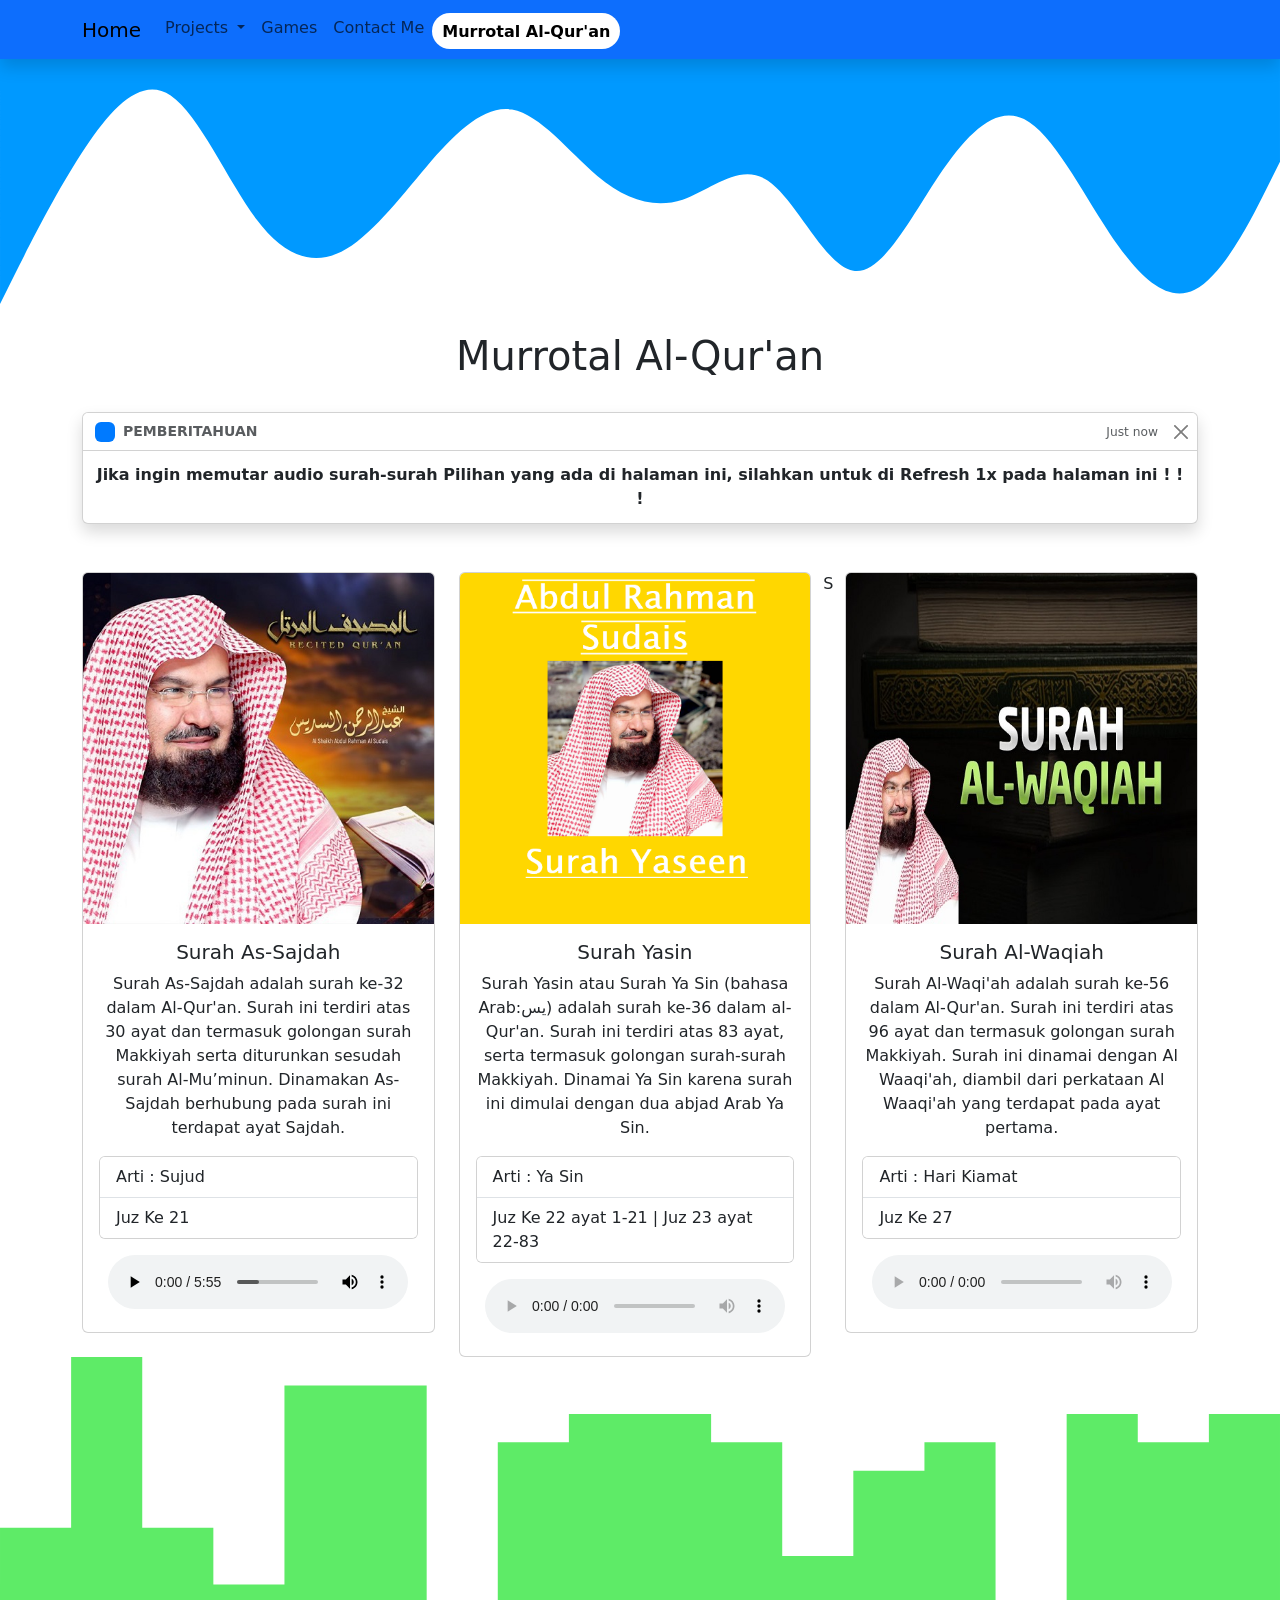
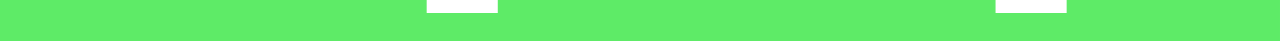
==== alquran.html @ 1784c5d5 "Update alquran.html" ====
<!DOCTYPE html>
<html>
<head>
	<title>Murrotal Al-Qur'an</title>
	<meta charset="utf-8">
    <meta name="viewport" content="width=device-width, initial-scale=1, shrink-to-fit=no">
     <!-- Bootstrap CSS -->
    <link href="https://cdn.jsdelivr.net/npm/bootstrap@5.2.0-beta1/dist/css/bootstrap.min.css" rel="stylesheet" integrity="sha384-0evHe/X+R7YkIZDRvuzKMRqM+OrBnVFBL6DOitfPri4tjfHxaWutUpFmBp4vmVor" crossorigin="anonymous">

    <link rel="stylesheet" type="text/css" href="styleB.css">



</head>
<body class="mt-5"> 

<nav class="navbar fixed-top navbar-expand-lg navbar-light bg-primary shadow">
  <div class="container">
    <a id="indexX4" class="navbar-brand" href="index.html">Home</a>
    <button class="navbar-toggler" type="button" data-bs-toggle="collapse" data-bs-target="#navbarNav" aria-controls="navbarNav" aria-expanded="false" aria-label="Toggle navigation">
      <span class="navbar-toggler-icon"></span>
    </button>
    <div class="collapse navbar-collapse" id="navbarNav">
      <ul class="navbar-nav">
         <li class="nav-item dropdown">
        <a id="projectsX4" class="nav-link dropdown-toggle" href="#" id="navbarDropdown" role="button" data-bs-toggle="dropdown" aria-expanded="false">
            Projects
        </a>
        <ul class="dropdown-menu" aria-labelledby="navbarDropdown">
          <li><a class="dropdown-item" href="itpage.html">Information Technology</a></li>
          <li><a class="dropdown-item" href="#">Sains</a></li>
          <li><hr class="dropdown-divider"></li>
          <li><a class="dropdown-item" href="#">Medical</a></li>
          </ul>
        </li>
        <li class="nav-item">
          <a id="gamesX4" class="nav-link" aria-current="page" href="games.html">Games</a>
        </li>
         <li class="nav-item">
          <a id="contactX4" class="nav-link" href="contact.html">Contact Me</a>
        </li>
        <li class="nav-item">
          <a id="alquran" class="nav-link" href="alquran.html">Murrotal Al-Qur'an</a>
        </li>
      </ul>
    </div>
  </div>
</nav>

  <!-- Surah Ad-Dhuha AutoPlayLoop On Click Body Html-->


<!-- Efek Gelombang -->
<svg xmlns="http://www.w3.org/2000/svg" viewBox="0 0 1440 320"><path fill="#0099ff" fill-opacity="1" d="M0,288L16,256C32,224,64,160,96,112C128,64,160,32,192,53.3C224,75,256,149,288,192C320,235,352,245,384,229.3C416,213,448,171,480,133.3C512,96,544,64,576,69.3C608,75,640,117,672,144C704,171,736,181,768,170.7C800,160,832,128,864,149.3C896,171,928,245,960,250.7C992,256,1024,192,1056,144C1088,96,1120,64,1152,80C1184,96,1216,160,1248,208C1280,256,1312,288,1344,272C1376,256,1408,192,1424,160L1440,128L1440,0L1424,0C1408,0,1376,0,1344,0C1312,0,1280,0,1248,0C1216,0,1184,0,1152,0C1120,0,1088,0,1056,0C1024,0,992,0,960,0C928,0,896,0,864,0C832,0,800,0,768,0C736,0,704,0,672,0C640,0,608,0,576,0C544,0,512,0,480,0C448,0,416,0,384,0C352,0,320,0,288,0C256,0,224,0,192,0C160,0,128,0,96,0C64,0,32,0,16,0L0,0Z"></path></svg>



<section id="bgma">
	<div class="container">
	<div class="row">
	<div class="col text-center mb-4">
    <h1>Murrotal Al-Qur'an</h1>
  </div>
</div>

		
		
<div class="toast fade show justify-content-center w-100 mb-5" role="alert" aria-live="assertive" aria-atomic="true">
      <div class="toast-header">
        <svg class="bd-placeholder-img rounded me-2" width="20" height="20" xmlns="http://www.w3.org/2000/svg" aria-hidden="true" preserveAspectRatio="xMidYMid slice" focusable="false"><rect width="100%" height="100%" fill="#007aff"></rect></svg>
    
        <strong class="me-auto">PEMBERITAHUAN</strong>
        <small>Just now</small>
        <button type="button" class="btn-close" data-bs-dismiss="toast" aria-label="Close"></button>
      </div>
      <div class="toast-body fw-bold fs-6 text-center ">
        Jika ingin memutar audio surah-surah Pilihan yang ada di halaman ini, silahkan untuk di Refresh 1x pada halaman ini ! ! !
      </div>
    </div>		
		
		

<div class="row">
<div class="col-md text-center">
	<div class="card">
  	<img src="img/surahsajdah.png" class="card-img-top">
  	<div class="card-body">
    <h5 class="card-title">Surah As-Sajdah</h5>
    <p class="card-text">Surah As-Sajdah adalah surah ke-32 dalam Al-Qur'an. Surah ini terdiri atas 30 ayat dan termasuk golongan surah Makkiyah serta diturunkan sesudah surah Al-Mu’minun. Dinamakan As-Sajdah berhubung pada surah ini terdapat ayat Sajdah.</p>
    <div class="card mb-3 mt-0 text-start">
  <ul class="list-group list-group-flush">
    <li class="list-group-item">Arti : Sujud</li>
    <li class="list-group-item">Juz Ke 21</li>
  </ul>
</div>
    <div id="audio-player-container">
    <audio controls>
    	<source src="audio/Surah_As_Sajdah_By_Sheikh_Abdur.mp3" type="audio/mp3">
    </audio>
	</div>
  	</div>
</div>
</div>

<div class="col-md text-center">
  <div class="card">
    <img src="img/surahyasin.png" class="card-img-top">
    <div class="card-body">
    <h5 class="card-title">Surah Yasin</h5>
    <p class="card-text">Surah Yasin atau Surah Ya Sin (bahasa Arab:يس) adalah surah ke-36 dalam al-Qur'an. Surah ini terdiri atas 83 ayat, serta termasuk golongan surah-surah Makkiyah. Dinamai Ya Sin karena surah ini dimulai dengan dua abjad Arab Ya Sin.</p>
    <div class="card mb-3 mt-0 text-start">
  <ul class="list-group list-group-flush">
    <li class="list-group-item">Arti : Ya Sin</li>
    <li class="list-group-item">Juz Ke 22 ayat 1-21 | Juz 23 ayat 22-83</li>
  </ul>
</div>
    <div id="audio-player-container">
    <audio controls>
      <source src="audio/sudais_surah_Yasin_.m4a" type="audio/mp4">
    </audio>
  </div>
    </div>
</div>
</div>S

<div class="col-md text-center">
  <div class="card">
    <img src="img/surahwaqiah.png" class="card-img-top">
    <div class="card-body">
    <h5 class="card-title">Surah Al-Waqiah</h5>
    <p class="card-text">Surah Al-Waqi'ah adalah surah ke-56 dalam Al-Qur'an. Surah ini terdiri atas 96 ayat dan termasuk golongan surah Makkiyah. Surah ini dinamai dengan Al Waaqi'ah, diambil dari perkataan Al Waaqi'ah yang terdapat pada ayat pertama.</p>
    <div class="card mb-3 mt-0 text-start">
  <ul class="list-group list-group-flush">
    <li class="list-group-item">Arti : Hari Kiamat</li>
    <li class="list-group-item">Juz Ke 27</li>
  </ul>
</div>
    <div id="audio-player-container">
    <audio controls>
      <source src="audio/AbdulRahman_Al_Sudais_(Surah_Al-Waqiah)_.m4a" type="audio/mp4">
    </audio>
  </div>
    </div>
</div>
</div>

</div>
</div>
</section>

<svg xmlns="http://www.w3.org/2000/svg" viewBox="0 0 1440 320"><path fill="#5EEB67" fill-opacity="1" d="M0,128L0,192L80,192L80,0L160,0L160,192L240,192L240,256L320,256L320,32L400,32L400,32L480,32L480,288L560,288L560,96L640,96L640,64L720,64L720,64L800,64L800,96L880,96L880,224L960,224L960,128L1040,128L1040,96L1120,96L1120,288L1200,288L1200,64L1280,64L1280,96L1360,96L1360,64L1440,64L1440,320L1360,320L1360,320L1280,320L1280,320L1200,320L1200,320L1120,320L1120,320L1040,320L1040,320L960,320L960,320L880,320L880,320L800,320L800,320L720,320L720,320L640,320L640,320L560,320L560,320L480,320L480,320L400,320L400,320L320,320L320,320L240,320L240,320L160,320L160,320L80,320L80,320L0,320L0,320Z"></path></svg>
 



<!-- Optional JavaScript -->
    <!-- jQuery first, then Popper.js, then Bootstrap JS -->
 <script src="https://cdn.jsdelivr.net/npm/bootstrap@5.2.0-beta1/dist/js/bootstrap.bundle.min.js" integrity="sha384-pprn3073KE6tl6bjs2QrFaJGz5/SUsLqktiwsUTF55Jfv3qYSDhgCecCxMW52nD2" crossorigin="anonymous"></script>


</body>
</html>
---- styleB.css ----
body {
	max-height: 1000px;
}



/*

	Notes !!! 

 Symbol X = None
 Symbol 1 = Index Page
 Symbol 2 = Projects Page
 Symbol 3 = Contact Page
 Symbol 4 = Murrotal Al-Qur'an Page
 And Etc .......1:0

 */



/*Home NavBar Hover*/
#index {
	font-weight: bold;
	background: yellow;
	color: black;
	border-radius: 30px;
    padding: 0px 10px 5px 10px;


}

/*Home Kursor Text Nav Hover*/
#indexX2:hover {
	font-weight: bold;
	background: white;
	border-radius: 30px;
    padding: 0px 10px 5px 10px;

}

#indexX3:hover {
	color: white;
	font-weight: bold;
	background: #0099FF;
	border-radius: 30px;
    padding: 0px 10px 5px 10px;

}

#indexX4:hover {
	font-weight: bold;
	background: white;
	border-radius: 30px;
    padding: 0px 10px 5px 10px;
    margin-top: 5px;
    margin-bottom: 2px;
}






/*Jumbotron*/
.jumbotron {
	background-image: linear-gradient(175deg, #ffab4b 0, #ffb33d 8.33%, #ffba30 16.67%, #ffc123 25%, #ffc819 33.33%, #f0ce13 41.67%, #dfd416 50%, #cdd920 58.33%, #bade2d 66.67%, #a6e23b 75%, #90e64a 83.33%, #77e95a 91.67%, #57ec6b 100%);
	padding-bottom: 2rem;
	margin-bottom: 0rem;

}

/*Text About on Page Home*/

#textabout {
	font-size: 14.5px;
}

#games {
	color: purple;
	font-weight: bold;
	background: yellow;
	border-radius: 30px;
    padding: 7px 10px 5px 10px;
    margin-top: 5px;
    margin-bottom: 2px;
}


/*Games Text Nav*/
#gamesX1:hover {
	color: purple;
	font-weight: bold;
	background: yellow;
	border-radius: 30px;
    padding: 7px 10px 5px 10px;
    margin-top: 5px;
    margin-bottom: 2px;

}

#gamesX2:hover {
	color: purple;
	font-weight: bold;
	background: white;
	border-radius: 30px;
    padding: 7px 10px 5px 10px;
    margin-top: 5px;
    margin-bottom: 2px;

}

#gamesX3:hover {
	color: purple;
	font-weight: bold;
	background: #0099FF;
	border-radius: 30px;
    padding: 7px 10px 5px 10px;
    margin-top: 5px;
    margin-bottom: 2px;

}

#gamesX4:hover {
	font-weight: bold;
	background: white;
	border-radius: 30px;
    padding: 7px 10px 5px 10px;
    margin-top: 5px;
    margin-bottom: 2px;
}

/*Projects Kursor Text Nav Hover*/
#projectsX1:hover {
	font-weight: bold;
	background: yellow;
	border-radius: 30px;
    padding: 7px 10px 5px 10px;
    margin-top: 5px;
    margin-bottom: 2px;


}


#projects {
	font-weight: bold;
	background: #C0C0C0;
	border-radius: 30px;
    padding: 7px 5px 5px 10px;
    margin-top: 5px;
    margin-bottom: 2px;

}

#projectsX3:hover {
	color: white;
	font-weight: bold;
	background: #0099FF;
	border-radius: 30px;
    padding: 7px 10px 5px 10px;
    margin-top: 5px;
    margin-bottom: 2px;
}

#projectsX4:hover {
	font-weight: bold;
	background: white;
	border-radius: 30px;
    padding: 7px 10px 5px 10px;
    margin-top: 5px;
    margin-bottom: 2px;
}


/*Contact Kursor Text Nav Hover*/

#contact:hover {
	font-weight: bold;
	background:#0099FF;
	border-radius: 30px;
    padding: 7px 10px 5px 10px;
    margin-top: 5px;
    margin-bottom: 2px;
}

#contact {
	color: white;
	font-weight: bold;
	background: #0099FF;
	border-radius: 30px;
    padding: 7px 10px 5px 10px;
    margin-top: 5px;
    margin-bottom: 2px;
}



#contactX1:hover {
	font-weight: bold;
	background: yellow;
	border-radius: 30px;
    padding: 7px 10px 5px 10px;
    margin-top: 5px;
    margin-bottom: 2px;

}

#contactX2:hover {
	font-weight: bold;
	background: white;
	border-radius: 30px;
    padding: 7px 10px 5px 10px;
    margin-top: 5px;
    margin-bottom: 2px;
}

#contactX4:hover {
	font-weight: bold;
	background: white;
	border-radius: 30px;
    padding: 7px 10px 5px 10px;
    margin-top: 5px;
    margin-bottom: 2px;
}


#alquran {
	font-weight: bold;
	background: white;
	color: black;
	border-radius: 30px;
    padding: 7px 10px 5px 10px;
    margin-top: 5px;
    margin-bottom: 2px;
}



#alquranX1:hover {
	font-weight: bold;
	background: yellow;
	color: black;
	border-radius: 30px;
    padding: 7px 10px 5px 10px;
    margin-top: 5px;
    margin-bottom: 2px;
}


#alquranX2:hover {
	font-weight: bold;
	background: white;
	border-radius: 30px;
    padding: 7px 10px 5px 10px;
    margin-top: 5px;
    margin-bottom: 2px;
}


#alquranX3:hover{
	color: white;
	font-weight: bold;
	background:#0099FF;
	border-radius: 30px;
    padding: 7px 10px 5px 10px;
    margin-top: 5px;
    margin-bottom: 2px;
}

/*Instagram Link*/
#ig {
	border-color: orange;
}

#ig:hover {
	background-color: #3498DB;
	font-weight: bold;
	cursor: alias;
	border-top-left-radius: 25px;
	border-bottom-right-radius: 25px;
}

/*Gmail Link*/
#gm {
	border-color: red;
}

#gm:hover {
	background-color: #3498DB;
	font-weight: bold;
	cursor: alias;
	border-top-left-radius: 25px;
	border-bottom-right-radius: 25px;
} 

/*Github Link*/
#git{
	border-color: black;
}

#git:hover {
	background-color: #3498DB;
	font-weight: bold;
	cursor: alias;
	border-top-left-radius: 25px;
	border-bottom-right-radius: 25px;


}

/*Tiktok Link*/
#tt{
	border-color: black;
	border-top-right-radius: 25px;
	border-bottom-left-radius: 25px;
	transition: all .6s;

}

#tt:hover {
	border-color: white;
	border-top-right-radius: 0px;
	border-bottom-left-radius: 0px;
	border-top-left-radius: 25px;
	border-bottom-right-radius: 25px;
	background-color: #3498DB;
	font-weight: bold;
	color: black;
	cursor: alias;
	
}
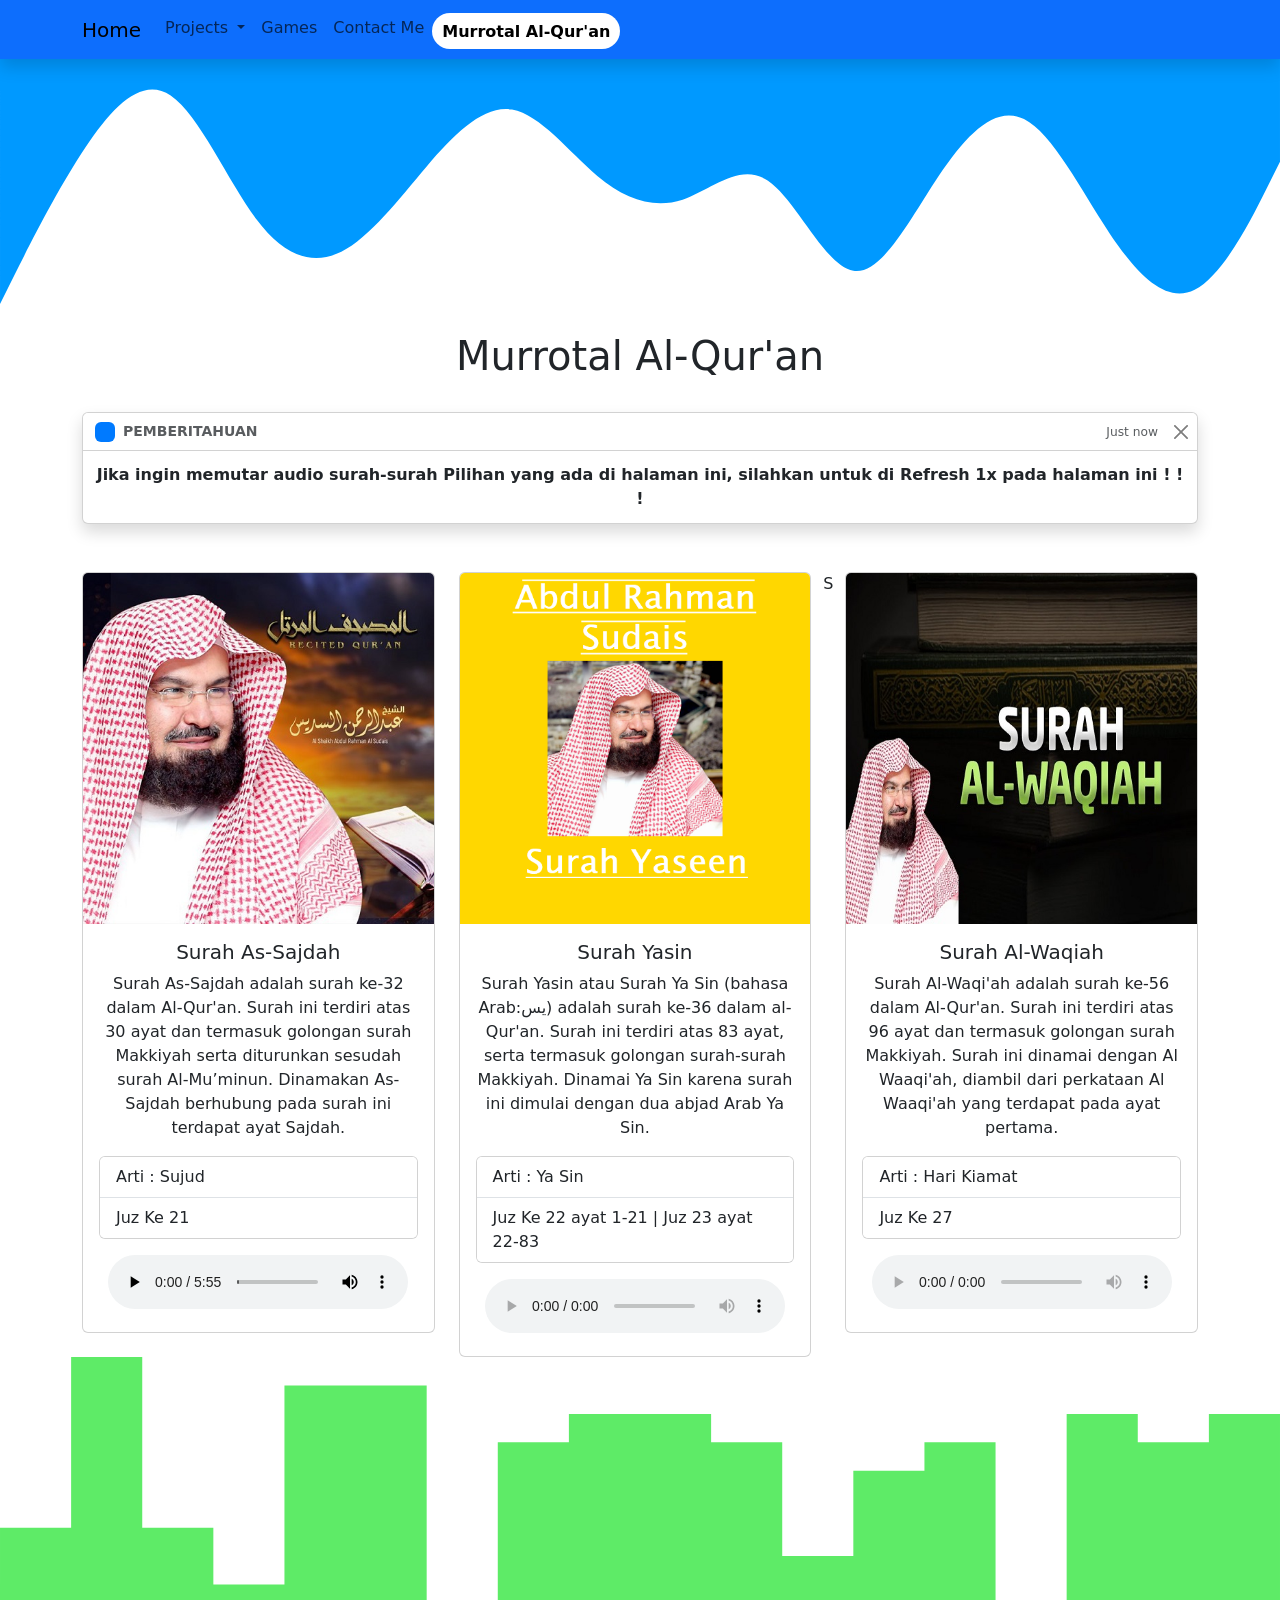
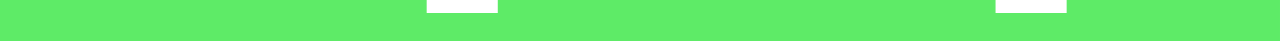
==== commit 3e22ace4: "Update alquran.html" ====
--- a/alquran.html
+++ b/alquran.html
@@ -27,7 +27,7 @@
             Projects
         </a>
         <ul class="dropdown-menu" aria-labelledby="navbarDropdown">
-          <li><a class="dropdown-item" href="itpage.html">Information Technology</a></li>
+          <li><a class="dropdown-item" href="itpage.html">Technology Information</a></li>
           <li><a class="dropdown-item" href="#">Sains</a></li>
           <li><hr class="dropdown-divider"></li>
           <li><a class="dropdown-item" href="#">Medical</a></li>
@@ -48,6 +48,9 @@
 </nav>
 
   <!-- Surah Ad-Dhuha AutoPlayLoop On Click Body Html-->
+ <audio autoplay>
+    <source src="audio/Abdul-basit-abdul-samad-surah-ad.mp3" type="audio/mp3">
+  </audio>
 
 
 <!-- Efek Gelombang -->
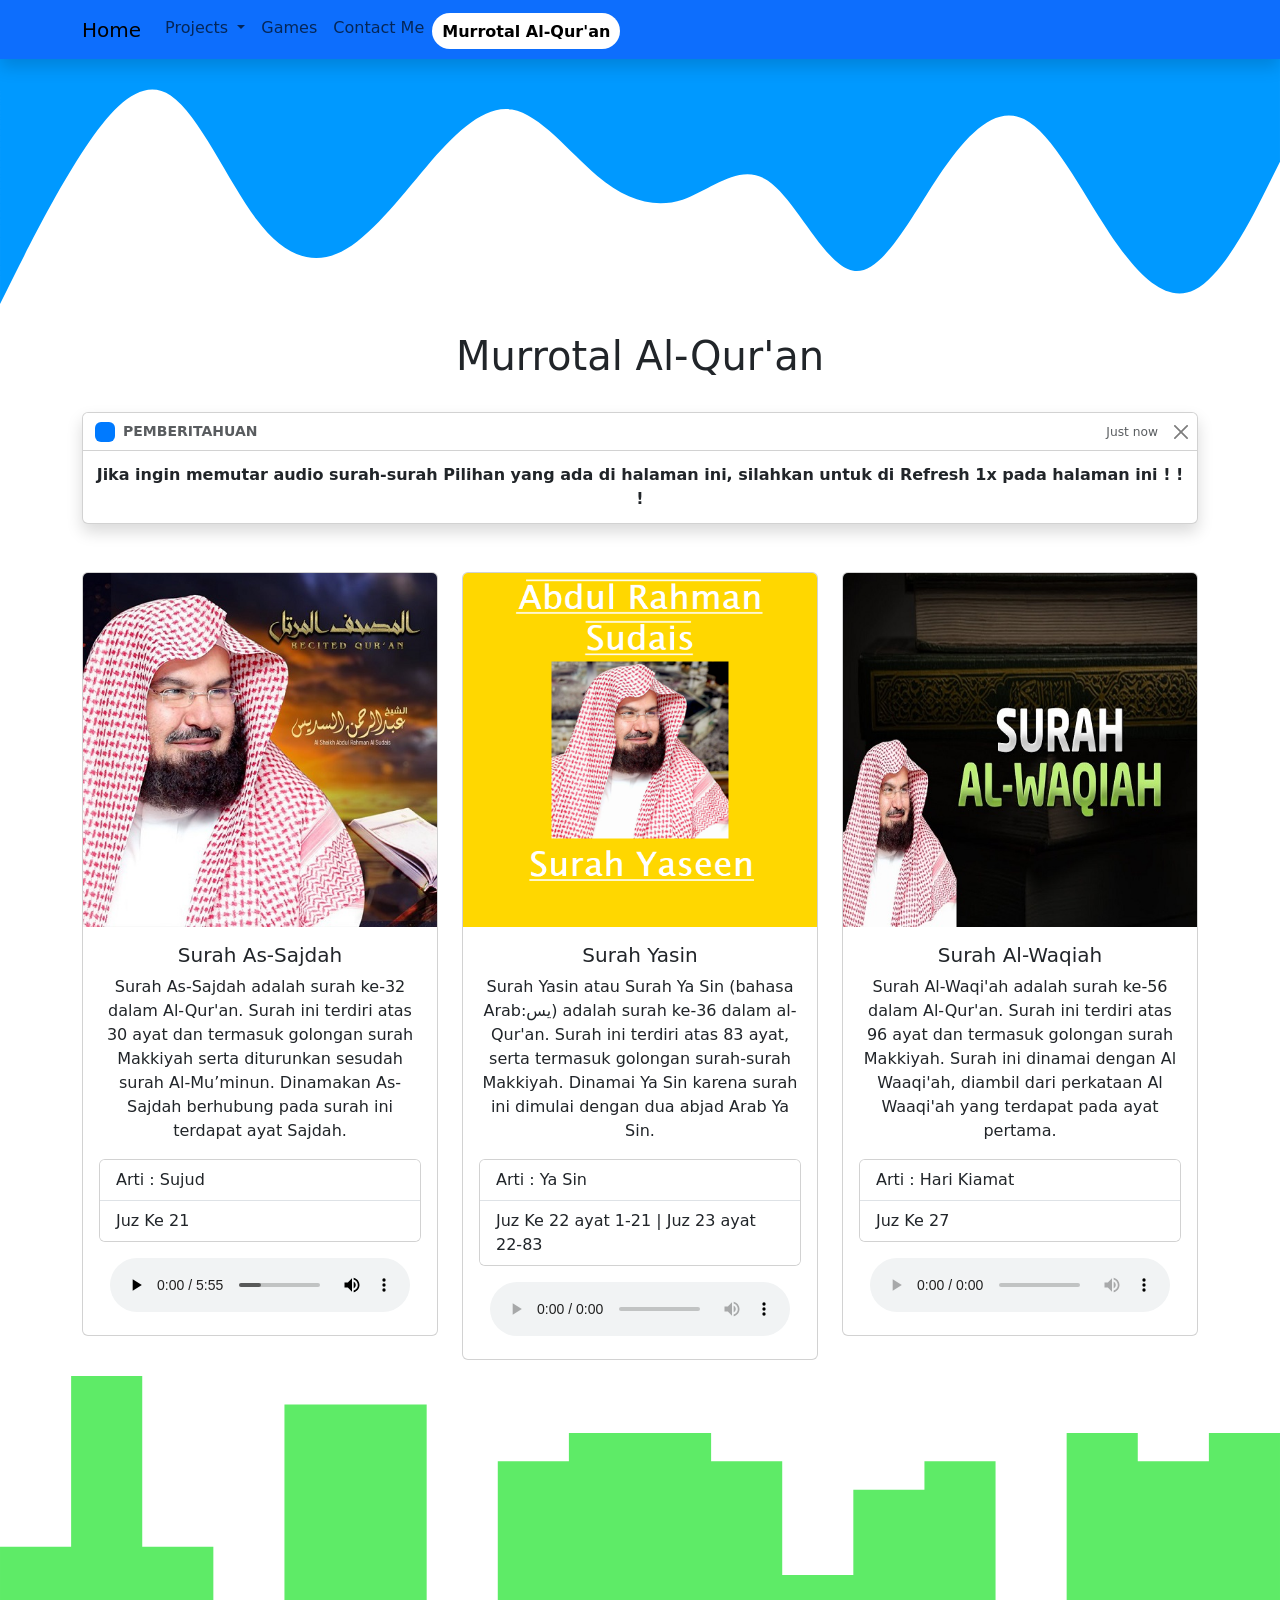
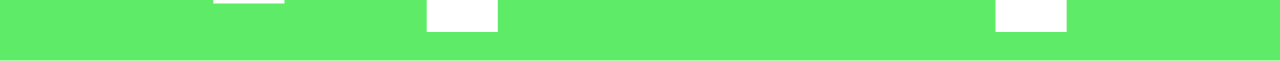
==== commit a4d9613d: "Update alquran.html" ====
--- a/alquran.html
+++ b/alquran.html
@@ -84,7 +84,7 @@
 		
 
 <div class="row">
-<div class="col-md text-center">
+<div class="col-md text-center mb-3">
 	<div class="card">
   	<img src="img/surahsajdah.png" class="card-img-top">
   	<div class="card-body">
@@ -105,7 +105,7 @@
 </div>
 </div>
 
-<div class="col-md text-center">
+<div class="col-md text-center mb-3">
   <div class="card">
     <img src="img/surahyasin.png" class="card-img-top">
     <div class="card-body">
@@ -124,9 +124,9 @@
   </div>
     </div>
 </div>
-</div>S
+</div>
 
-<div class="col-md text-center">
+<div class="col-md text-center mb-3">
   <div class="card">
     <img src="img/surahwaqiah.png" class="card-img-top">
     <div class="card-body">
--- a/styleB.css
+++ b/styleB.css
@@ -13,6 +13,7 @@
  Symbol 2 = Projects Page
  Symbol 3 = Contact Page
  Symbol 4 = Murrotal Al-Qur'an Page
+ Symbol 5 = Games Page
  And Etc .......1:0
 
  */
@@ -55,6 +56,10 @@
     padding: 0px 10px 5px 10px;
     margin-top: 5px;
     margin-bottom: 2px;
+}
+
+#indexX5:hover {
+
 }
 
 
@@ -73,7 +78,7 @@
 /*Text About on Page Home*/
 
 #textabout {
-	font-size: 14.5px;
+	font-size: 13.5px;
 }
 
 #games {
@@ -86,6 +91,26 @@
     margin-bottom: 2px;
 }
 
+#gamesH5 {
+	color: purple;
+	font-weight: bold;
+}
+
+
+#gamesclick {
+	color: purple;
+	font-weight: bold;
+	border-top-left-radius: 25px;
+	border-bottom-right-radius: 25px;
+}
+
+#gamesclick:hover {
+	background: yellow;
+	border-radius: 0px;
+	border-top-right-radius: 25px;
+	border-bottom-left-radius: 25px;
+	transition: all .5s;
+}
 
 /*Games Text Nav*/
 #gamesX1:hover {
@@ -170,6 +195,10 @@
     padding: 7px 10px 5px 10px;
     margin-top: 5px;
     margin-bottom: 2px;
+}
+
+#projectsX5:hover {
+
 }
 
 
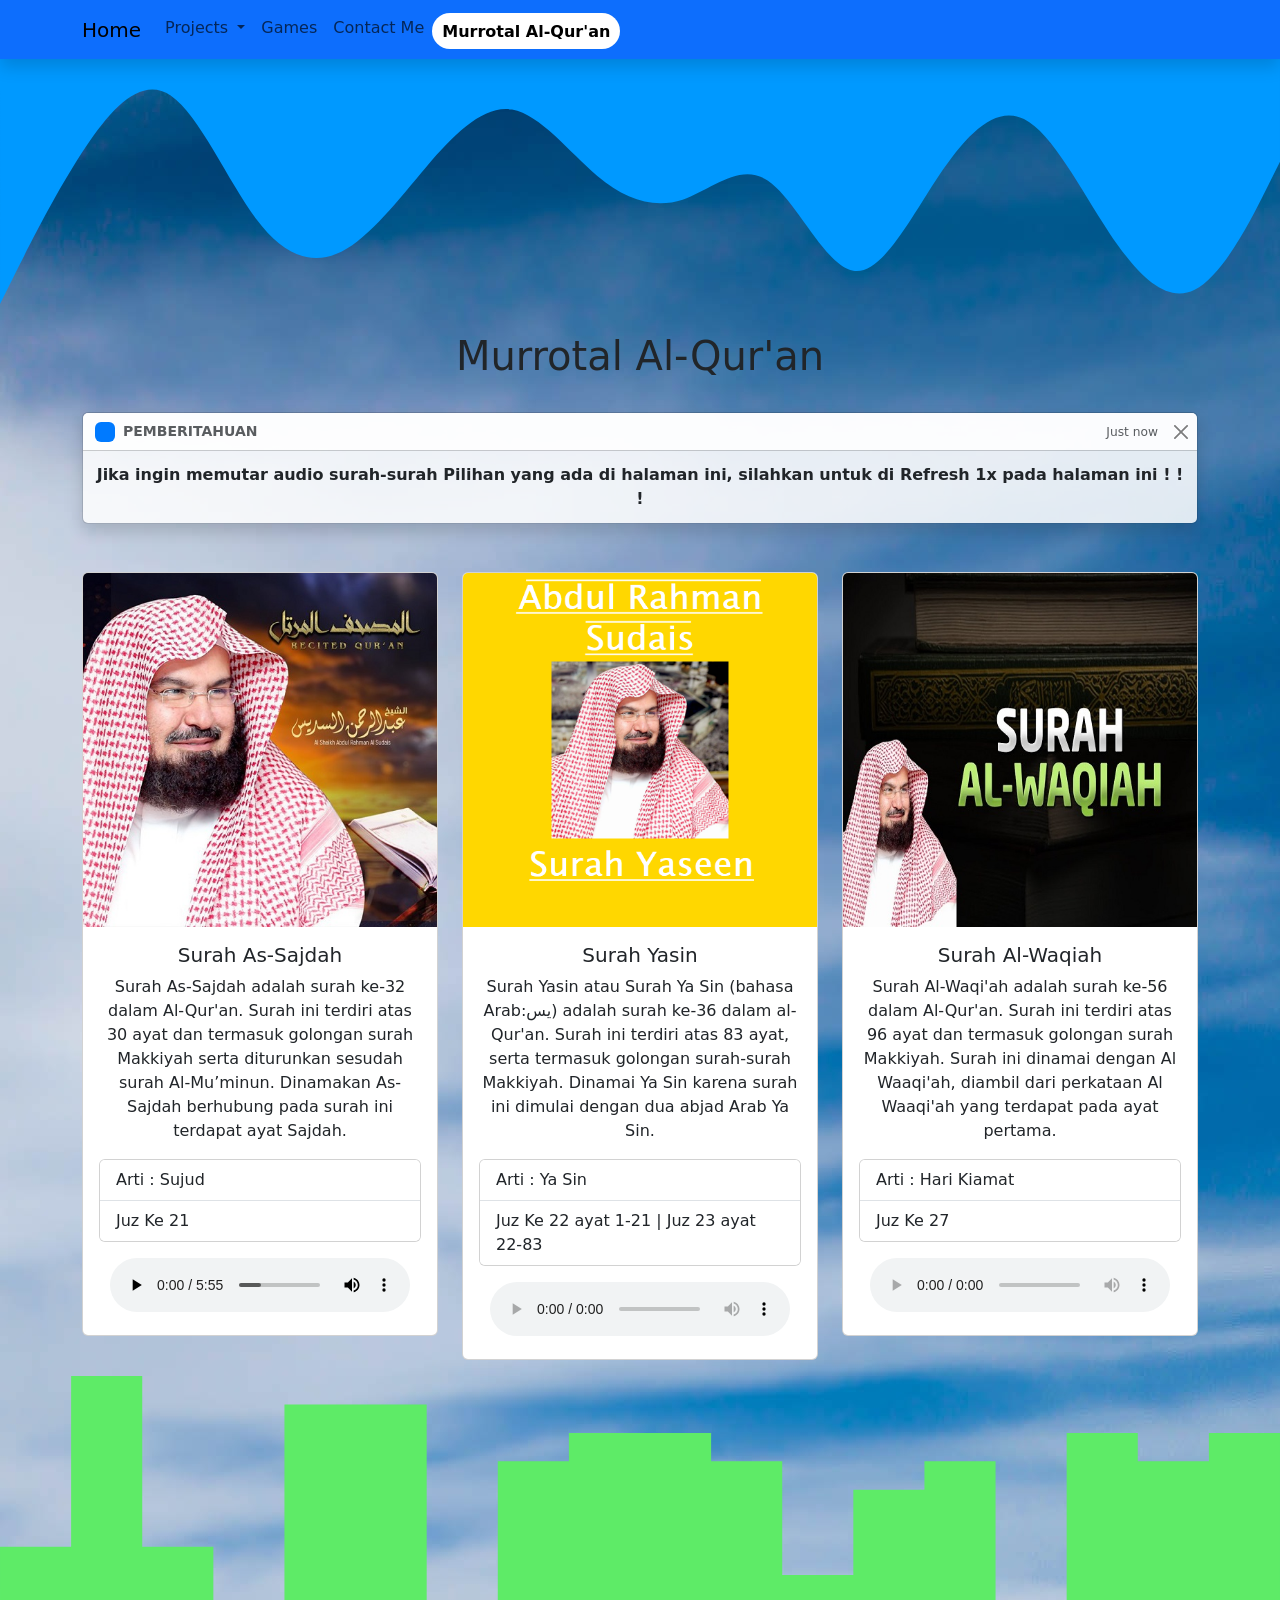
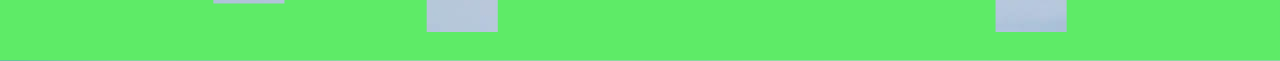
==== commit 216a186d: "Update alquran.html" ====
--- a/alquran.html
+++ b/alquran.html
@@ -12,7 +12,7 @@
 
 
 </head>
-<body class="mt-5"> 
+<body class="alquran mt-5"> 
 
 <nav class="navbar fixed-top navbar-expand-lg navbar-light bg-primary shadow">
   <div class="container">
--- a/styleB.css
+++ b/styleB.css
@@ -1,12 +1,6 @@
-body {
-	max-height: 1000px;
-}
-
-
-
 /*
 
-	Notes !!! 
+	[  N o t e s ! ! !  ] 
 
  Symbol X = None
  Symbol 1 = Index Page
@@ -18,56 +12,28 @@
 
  */
 
+body {
+	max-height: 100%;
+}
 
 
 /*Home NavBar Hover*/
 #index {
 	font-weight: bold;
-	background: yellow;
 	color: black;
 	border-radius: 30px;
     padding: 0px 10px 5px 10px;
 
-
-}
-
-/*Home Kursor Text Nav Hover*/
-#indexX2:hover {
-	font-weight: bold;
-	background: white;
-	border-radius: 30px;
-    padding: 0px 10px 5px 10px;
-
-}
-
-#indexX3:hover {
-	color: white;
-	font-weight: bold;
-	background: #0099FF;
-	border-radius: 30px;
-    padding: 0px 10px 5px 10px;
-
-}
-
-#indexX4:hover {
-	font-weight: bold;
-	background: white;
-	border-radius: 30px;
-    padding: 0px 10px 5px 10px;
-    margin-top: 5px;
-    margin-bottom: 2px;
-}
-
-#indexX5:hover {
-
-}
-
-
-
-
-
-
-/*Jumbotron*/
+}
+
+/*Background Home Page*/
+.index {
+	background-image: url(img/cloud3.jpg);
+}
+
+
+
+/*Jumbotron on Home Page*/
 .jumbotron {
 	background-image: linear-gradient(175deg, #ffab4b 0, #ffb33d 8.33%, #ffba30 16.67%, #ffc123 25%, #ffc819 33.33%, #f0ce13 41.67%, #dfd416 50%, #cdd920 58.33%, #bade2d 66.67%, #a6e23b 75%, #90e64a 83.33%, #77e95a 91.67%, #57ec6b 100%);
 	padding-bottom: 2rem;
@@ -75,50 +41,181 @@
 
 }
 
-/*Text About on Page Home*/
-
-#textabout {
-	font-size: 13.5px;
-}
-
+
+/*Text On My About*/
+#text-cursive {
+	font-family: cursive;
+}
+
+
+/*Home Kursor Text Nav Hover*/
+#indexX2:hover {
+	font-weight: bold;
+	background: white;
+	border-radius: 30px;
+    padding: 0px 10px 5px 10px;
+
+}
+
+#indexX3:hover {
+	color: white;
+	font-weight: bold;
+	background: #0099FF;
+	border-radius: 30px;
+    padding: 0px 10px 5px 10px;
+
+}
+
+#indexX4:hover {
+	font-weight: bold;
+	background: white;
+	border-radius: 30px;
+    padding: 0px 10px 5px 10px;
+    margin-top: 5px;
+    margin-bottom: 2px;
+}
+
+
+/*Background Game Page*/
+.games {
+	background-image: url(img/91657.jpg);
+}
+
+
+/*NavBar Game Icon*/
 #games {
 	color: purple;
 	font-weight: bold;
+	background: #FFC107;
+	border-radius: 30px;
+    padding: 7px 10px 5px 10px;
+    margin-top: 5px;
+    margin-bottom: 2px;
+}
+
+/*Text of Name the Games*/
+#gamesH5 {
+	color: white;
+	font-weight: bold;
+}
+
+
+
+/* Button Neon Color transform */
+.gamesclick a {
+position: relative;
+display: inline-block;
+padding: 10px 20px;
+color: purple;
+text-decoration: none;
+overflow: hidden;
+font-weight: bold;
+text-transform: uppercase;
+transition: .5s;
+margin-top: 2px;
+}
+
+
+.gamesclick a:hover  {
+	transition: all .5s;
+	background: #FFC107;
+	color: purple;
+	box-shadow: 0 0 3px #FFC107,
+    	        0 0 6px #FFC107,
+        	    0 0 12px #FFC107,
+        	    0 0 24px #FFC107,
+        	    0 0 48px #FFC107,
+        	    0 0 96px #FFC107,
+        	    0 0 192px #FFC107;
+}
+
+.gamesclick a span {
+  position: absolute;
+  display: block;
+}
+
+.gamesclick a span:nth-child(1) {
+  top: 0;
+  left: -100%;
+  width: 100%;
+  height: 2px;
+  background: linear-gradient(90deg, transparent, #FFC107);
+  animation: btn-anim1 1s linear infinite;
+}
+
+@keyframes btn-anim1 {
+  0% {
+    left: -100%;
+  }
+  50%,100% {
+    left: 100%;
+  }
+}
+
+.gamesclick a span:nth-child(2) {
+  top: -100%;
+  right: 0;
+  width: 2px;
+  height: 100%;
+  background: linear-gradient(180deg, transparent, #FFC107);
+  animation: btn-anim2 1s linear infinite;
+  animation-delay: .25s
+}
+
+@keyframes btn-anim2 {
+  0% {
+    top: -100%;
+  }
+  50%,100% {
+    top: 100%;
+  }
+}
+
+.gamesclick a span:nth-child(3) {
+  bottom: 0;
+  right: -100%;
+  width: 100%;
+  height: 2px;
+  background: linear-gradient(270deg, transparent, #FFC107);
+  animation: btn-anim3 1s linear infinite;
+  animation-delay: .5s
+}
+
+@keyframes btn-anim3 {
+  0% {
+    right: -100%;
+  }
+  50%,100% {
+    right: 100%;
+  }
+}
+
+.gamesclick a span:nth-child(4) {
+  bottom: -100%;
+  left: 0;
+  width: 2px;
+  height: 100%;
+  background: linear-gradient(360deg, transparent, #FFC107);
+  animation: btn-anim4 1s linear infinite;
+  animation-delay: .75s
+}
+
+@keyframes btn-anim4 {
+  0% {
+    bottom: -100%;
+  }
+  50%,100% {
+    bottom: 100%;
+  }
+}
+
+/*Games Text Nav hover*/
+#gamesX1:hover {
+	color: purple;
+	font-weight: bold;
 	background: yellow;
 	border-radius: 30px;
-    padding: 7px 10px 5px 10px;
-    margin-top: 5px;
-    margin-bottom: 2px;
-}
-
-#gamesH5 {
-	color: purple;
-	font-weight: bold;
-}
-
-
-#gamesclick {
-	color: purple;
-	font-weight: bold;
-	border-top-left-radius: 25px;
-	border-bottom-right-radius: 25px;
-}
-
-#gamesclick:hover {
-	background: yellow;
-	border-radius: 0px;
-	border-top-right-radius: 25px;
-	border-bottom-left-radius: 25px;
-	transition: all .5s;
-}
-
-/*Games Text Nav*/
-#gamesX1:hover {
-	color: purple;
-	font-weight: bold;
-	background: yellow;
-	border-radius: 30px;
-    padding: 7px 10px 5px 10px;
+    padding: 6px 6px 6px 6px;
     margin-top: 5px;
     margin-bottom: 2px;
 
@@ -128,8 +225,8 @@
 	color: purple;
 	font-weight: bold;
 	background: white;
-	border-radius: 30px;
-    padding: 7px 10px 5px 10px;
+	border-radius: 30px;    
+	padding: 6px 6px 6px 6px;
     margin-top: 5px;
     margin-bottom: 2px;
 
@@ -140,17 +237,18 @@
 	font-weight: bold;
 	background: #0099FF;
 	border-radius: 30px;
-    padding: 7px 10px 5px 10px;
+    padding: 6px 6px 6px 6px;
     margin-top: 5px;
     margin-bottom: 2px;
 
 }
 
 #gamesX4:hover {
-	font-weight: bold;
-	background: white;
-	border-radius: 30px;
-    padding: 7px 10px 5px 10px;
+	color: purple;
+	font-weight: bold;
+	background: white;
+	border-radius: 30px;
+    padding: 6px 6px 6px 6px;
     margin-top: 5px;
     margin-bottom: 2px;
 }
@@ -167,7 +265,7 @@
 
 }
 
-
+/*Project text Nav hover*/ 
 #projects {
 	font-weight: bold;
 	background: #C0C0C0;
@@ -197,13 +295,13 @@
     margin-bottom: 2px;
 }
 
-#projectsX5:hover {
-
-}
-
-
-/*Contact Kursor Text Nav Hover*/
-
+
+/*Background Image Contact Page*/
+.contact {
+	background-image: url(img/retro2.jpg);
+}
+
+/*Contact Text Nav Hover*/
 #contact:hover {
 	font-weight: bold;
 	background:#0099FF;
@@ -254,6 +352,15 @@
 }
 
 
+
+
+/*Background Al-Qur'an Page*/
+.alquran {
+	background-image: url(img/cloud3.jpg);
+}
+
+
+/*Al-Qur'an Text Nav Hover*/
 #alquran {
 	font-weight: bold;
 	background: white;
@@ -297,11 +404,13 @@
     margin-bottom: 2px;
 }
 
-/*Instagram Link*/
+
+/*Instagram Border Color*/
 #ig {
 	border-color: orange;
 }
 
+/*Instagram Link Text Hover and radius color blue*/
 #ig:hover {
 	background-color: #3498DB;
 	font-weight: bold;
@@ -310,11 +419,12 @@
 	border-bottom-right-radius: 25px;
 }
 
-/*Gmail Link*/
+/*Gmail Border Color*/
 #gm {
 	border-color: red;
 }
 
+/*Gmail Link Text Hover and border radius color bg blue*/
 #gm:hover {
 	background-color: #3498DB;
 	font-weight: bold;
@@ -323,11 +433,12 @@
 	border-bottom-right-radius: 25px;
 } 
 
-/*Github Link*/
+/*Github Border Color*/
 #git{
 	border-color: black;
 }
 
+/*Github Link Text Hover and border radius color bg blue*/
 #git:hover {
 	background-color: #3498DB;
 	font-weight: bold;
@@ -337,8 +448,7 @@
 
 
 }
-
-/*Tiktok Link*/
+/*Tiktok border radius color*/
 #tt{
 	border-color: black;
 	border-top-right-radius: 25px;
@@ -347,6 +457,7 @@
 
 }
 
+/*Tiktok Link text hover radius color bg blue*/
 #tt:hover {
 	border-color: white;
 	border-top-right-radius: 0px;
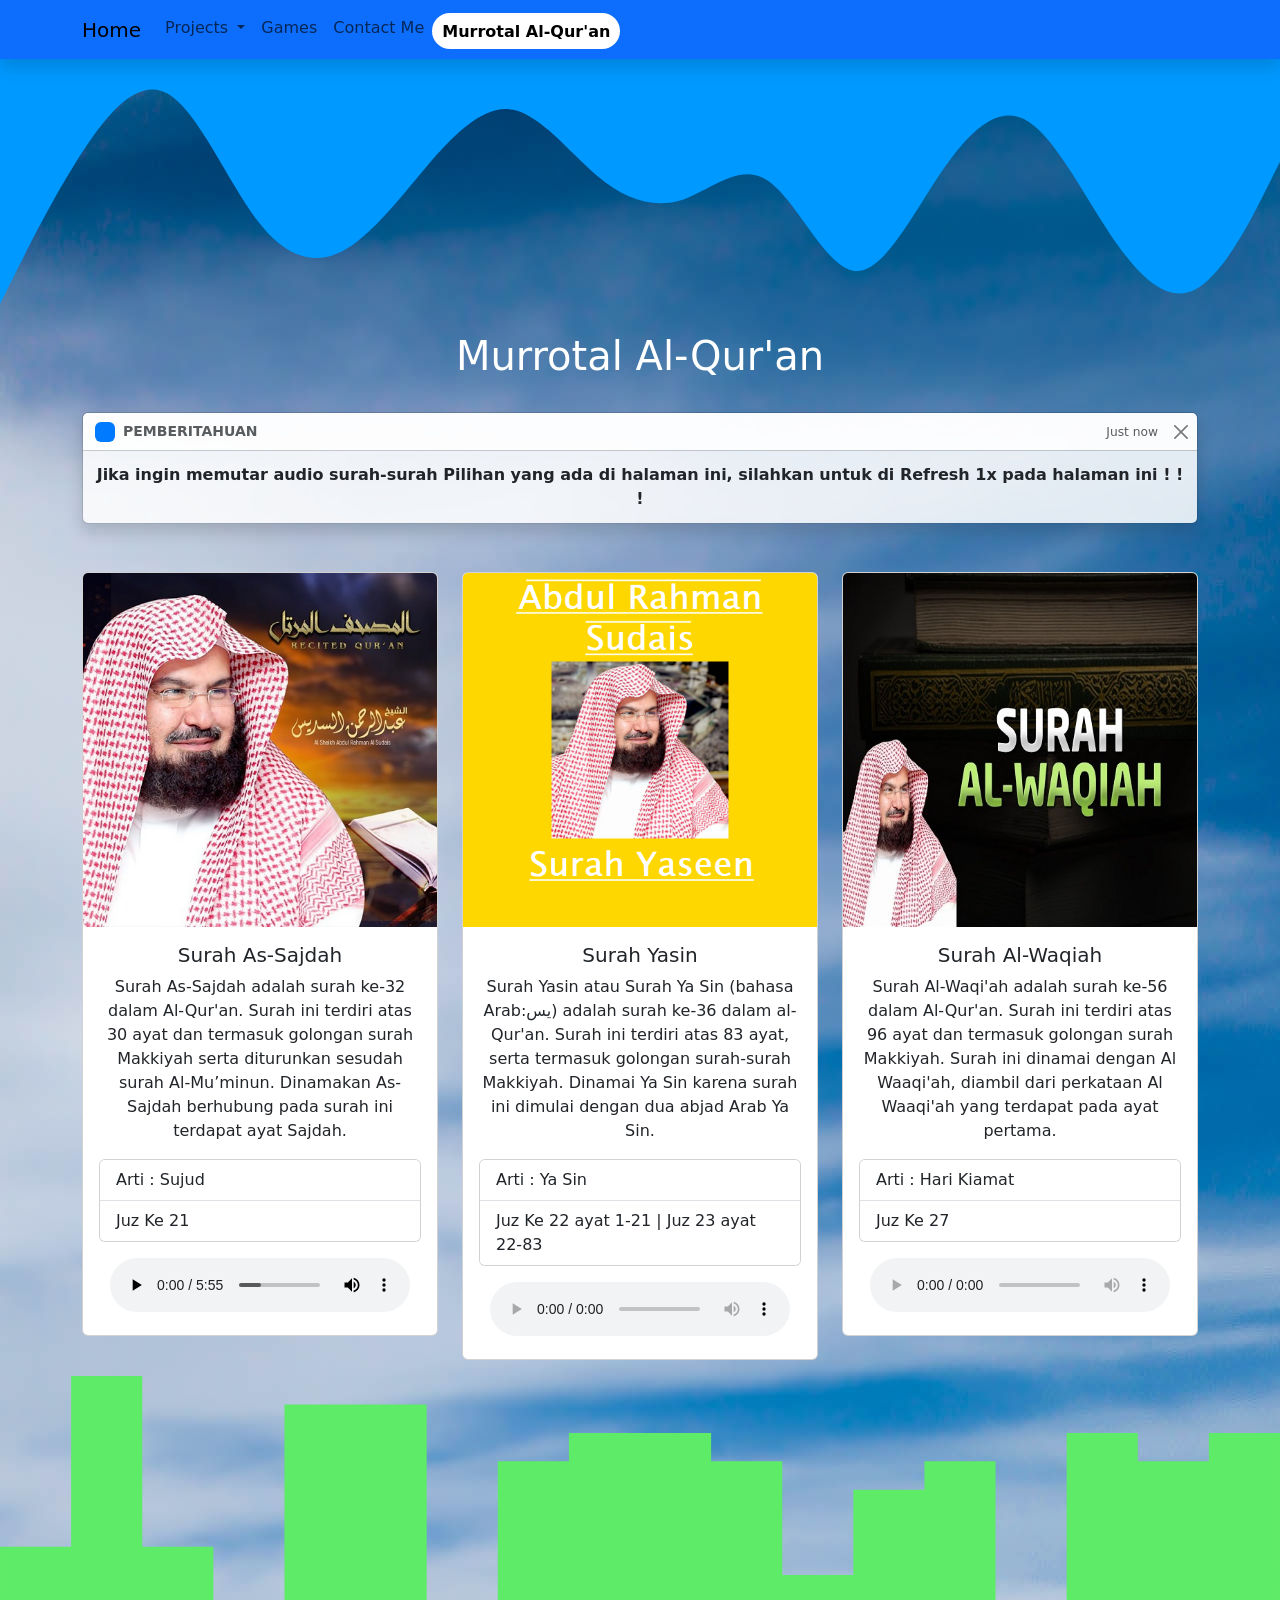
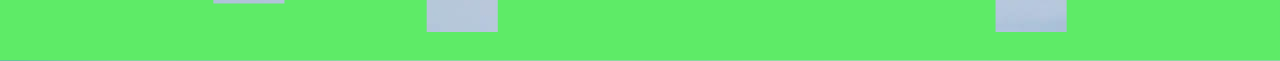
==== commit 41278a8d: "Update alquran.html" ====
--- a/alquran.html
+++ b/alquran.html
@@ -62,7 +62,7 @@
 	<div class="container">
 	<div class="row">
 	<div class="col text-center mb-4">
-    <h1>Murrotal Al-Qur'an</h1>
+    <h1 class="text-white">Murrotal Al-Qur'an</h1>
   </div>
 </div>
 
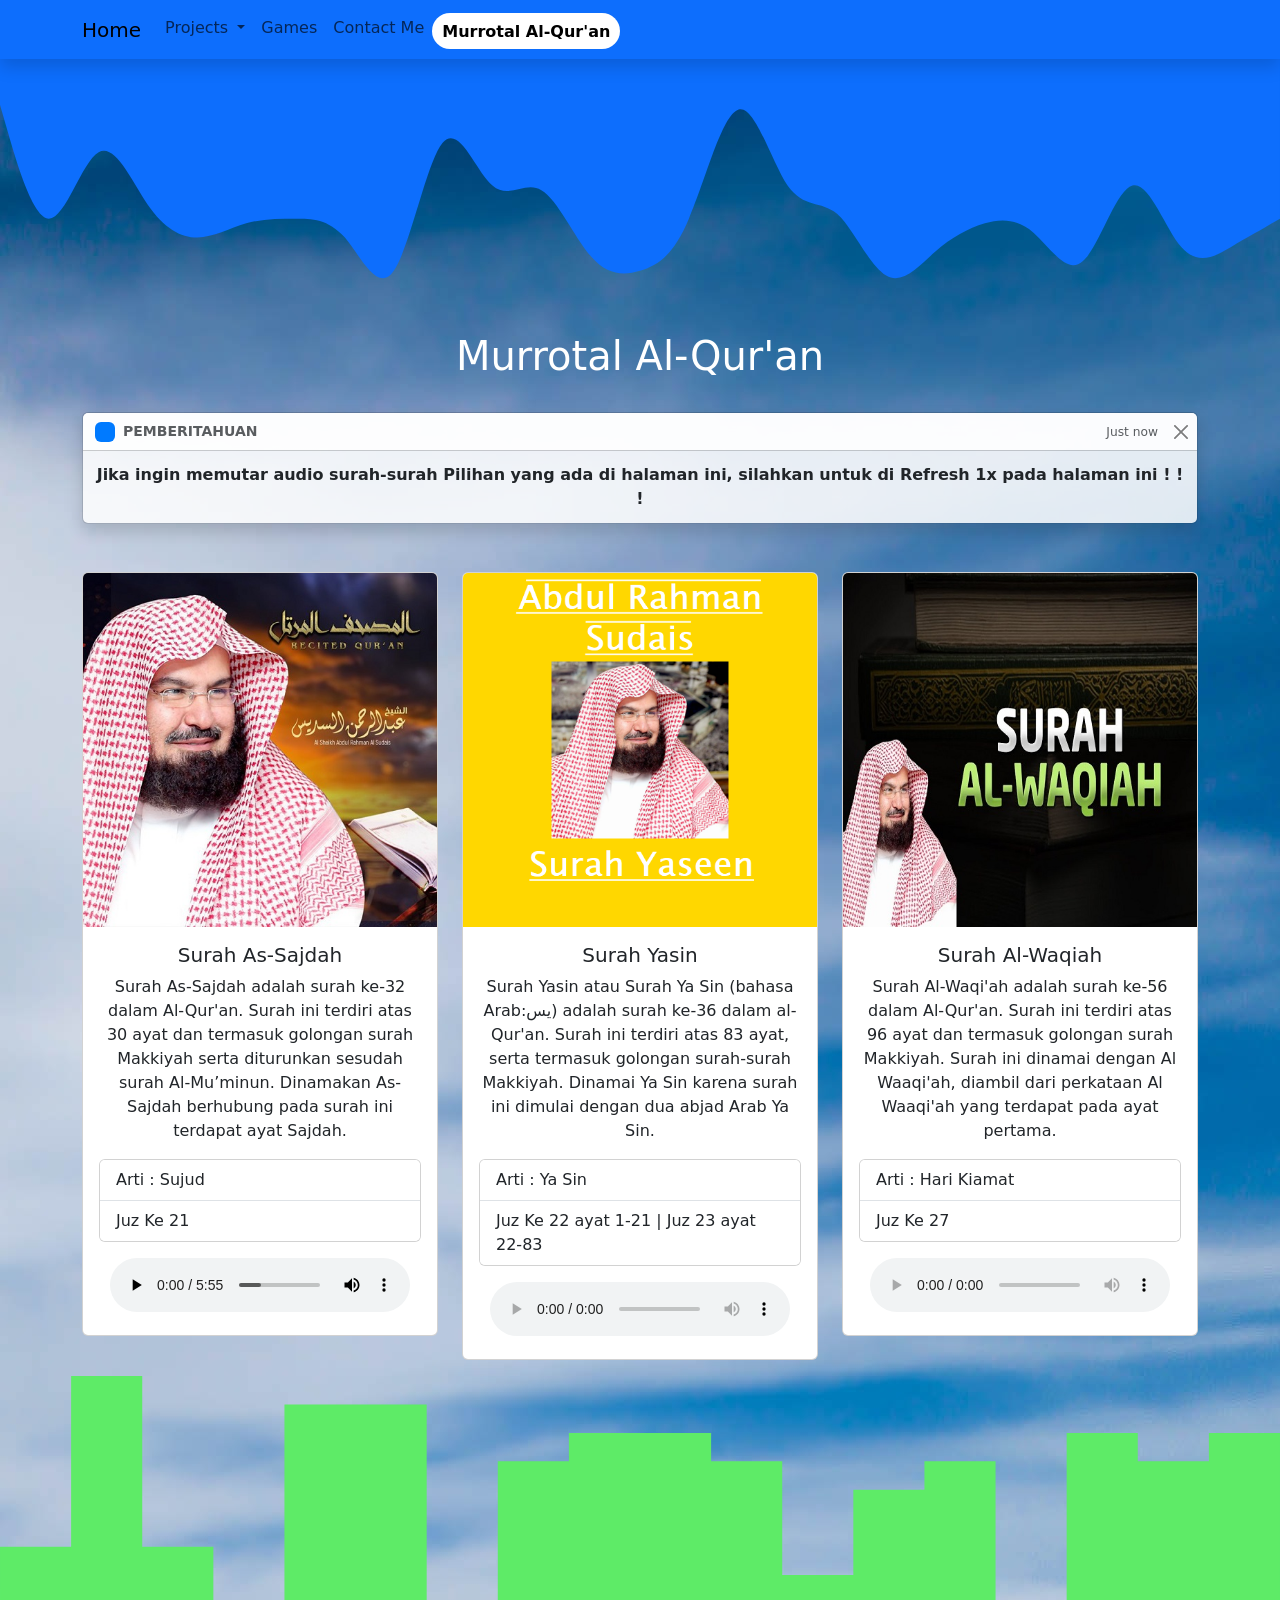
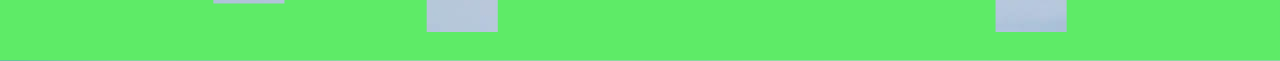
==== commit 8e76012f: "Update alquran.html" ====
--- a/alquran.html
+++ b/alquran.html
@@ -54,8 +54,7 @@
 
 
 <!-- Efek Gelombang -->
-<svg xmlns="http://www.w3.org/2000/svg" viewBox="0 0 1440 320"><path fill="#0099ff" fill-opacity="1" d="M0,288L16,256C32,224,64,160,96,112C128,64,160,32,192,53.3C224,75,256,149,288,192C320,235,352,245,384,229.3C416,213,448,171,480,133.3C512,96,544,64,576,69.3C608,75,640,117,672,144C704,171,736,181,768,170.7C800,160,832,128,864,149.3C896,171,928,245,960,250.7C992,256,1024,192,1056,144C1088,96,1120,64,1152,80C1184,96,1216,160,1248,208C1280,256,1312,288,1344,272C1376,256,1408,192,1424,160L1440,128L1440,0L1424,0C1408,0,1376,0,1344,0C1312,0,1280,0,1248,0C1216,0,1184,0,1152,0C1120,0,1088,0,1056,0C1024,0,992,0,960,0C928,0,896,0,864,0C832,0,800,0,768,0C736,0,704,0,672,0C640,0,608,0,576,0C544,0,512,0,480,0C448,0,416,0,384,0C352,0,320,0,288,0C256,0,224,0,192,0C160,0,128,0,96,0C64,0,32,0,16,0L0,0Z"></path></svg>
-
+<svg xmlns="http://www.w3.org/2000/svg" viewBox="0 0 1440 320"><path fill="#0D6EFD" fill-opacity="1" d="M0,64L9.2,96C18.5,128,37,192,55,192C73.8,192,92,128,111,117.3C129.2,107,148,149,166,176C184.6,203,203,213,222,213.3C240,213,258,203,277,197.3C295.4,192,314,192,332,192C350.8,192,369,192,388,213.3C406.2,235,425,277,443,250.7C461.5,224,480,128,498,106.7C516.9,85,535,139,554,154.7C572.3,171,591,149,609,160C627.7,171,646,213,665,234.7C683.1,256,702,256,720,250.7C738.5,245,757,235,775,192C793.8,149,812,75,831,69.3C849.2,64,868,128,886,154.7C904.6,181,923,171,942,186.7C960,203,978,245,997,256C1015.4,267,1034,245,1052,229.3C1070.8,213,1089,203,1108,197.3C1126.2,192,1145,192,1163,208C1181.5,224,1200,256,1218,240C1236.9,224,1255,160,1274,154.7C1292.3,149,1311,203,1329,224C1347.7,245,1366,235,1385,224C1403.1,213,1422,203,1431,197.3L1440,192L1440,0L1430.8,0C1421.5,0,1403,0,1385,0C1366.2,0,1348,0,1329,0C1310.8,0,1292,0,1274,0C1255.4,0,1237,0,1218,0C1200,0,1182,0,1163,0C1144.6,0,1126,0,1108,0C1089.2,0,1071,0,1052,0C1033.8,0,1015,0,997,0C978.5,0,960,0,942,0C923.1,0,905,0,886,0C867.7,0,849,0,831,0C812.3,0,794,0,775,0C756.9,0,738,0,720,0C701.5,0,683,0,665,0C646.2,0,628,0,609,0C590.8,0,572,0,554,0C535.4,0,517,0,498,0C480,0,462,0,443,0C424.6,0,406,0,388,0C369.2,0,351,0,332,0C313.8,0,295,0,277,0C258.5,0,240,0,222,0C203.1,0,185,0,166,0C147.7,0,129,0,111,0C92.3,0,74,0,55,0C36.9,0,18,0,9,0L0,0Z"></path></svg>
 
 
 <section id="bgma">
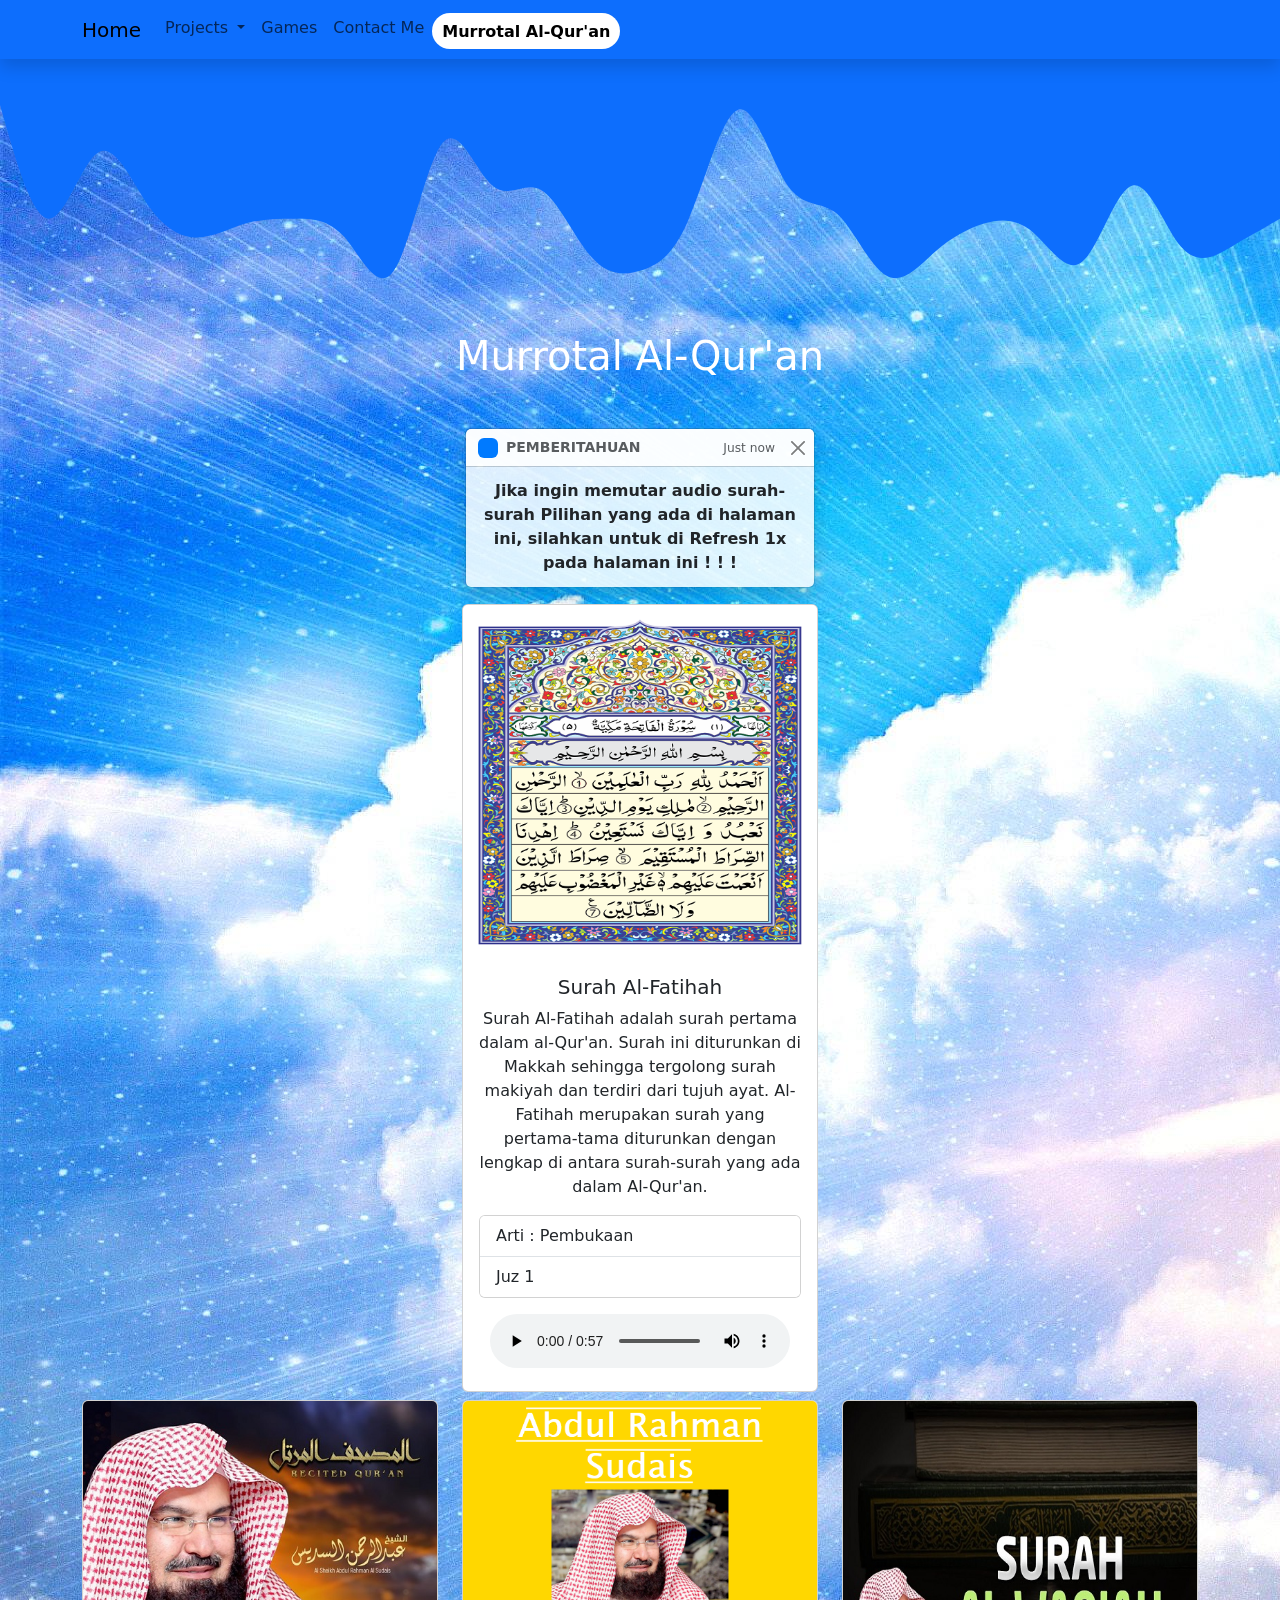
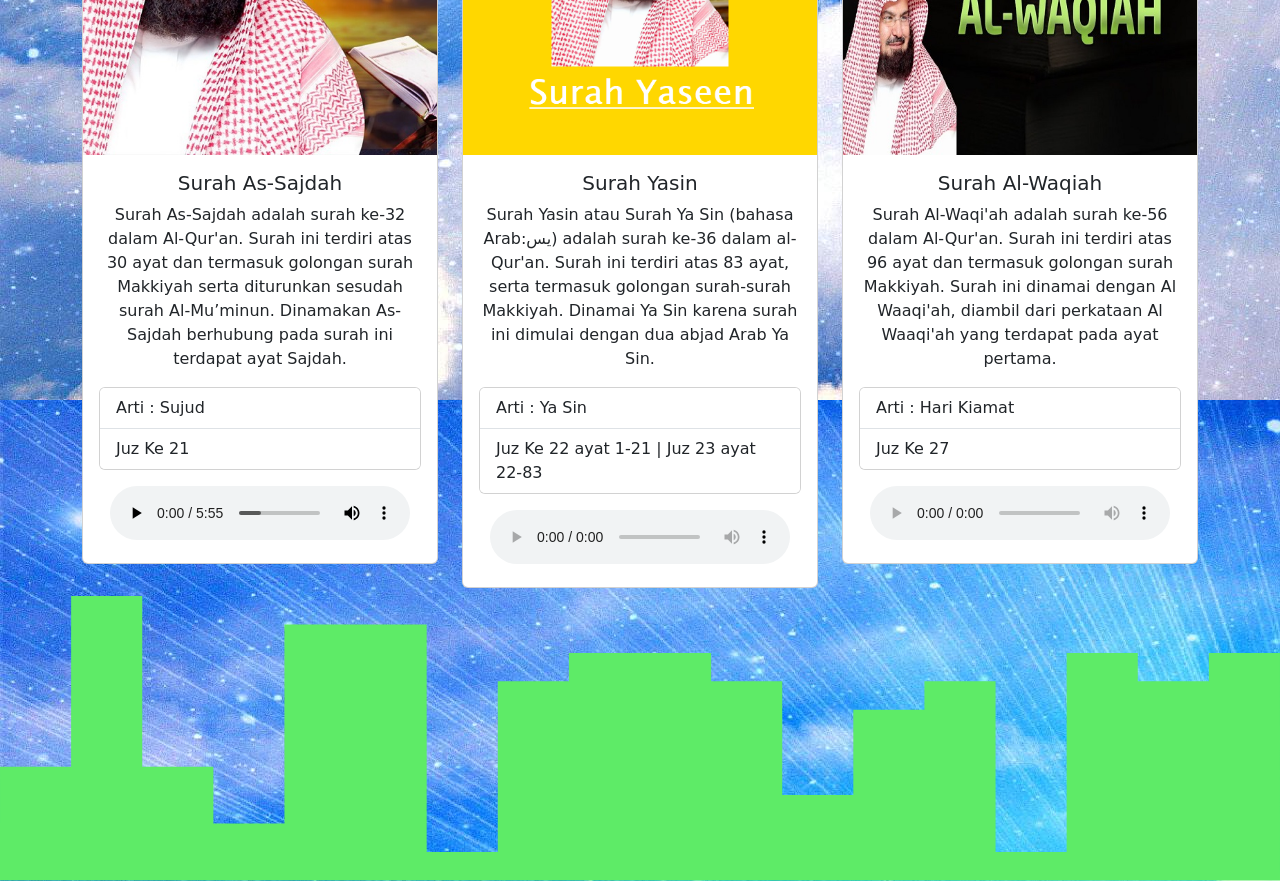
==== commit 227492a3: "Add files via upload" ====
--- a/alquran.html
+++ b/alquran.html
@@ -47,8 +47,9 @@
   </div>
 </nav>
 
+
   <!-- Surah Ad-Dhuha AutoPlayLoop On Click Body Html-->
- <audio autoplay>
+  <audio autoplay>
     <source src="audio/Abdul-basit-abdul-samad-surah-ad.mp3" type="audio/mp3">
   </audio>
 
@@ -56,6 +57,10 @@
 <!-- Efek Gelombang -->
 <svg xmlns="http://www.w3.org/2000/svg" viewBox="0 0 1440 320"><path fill="#0D6EFD" fill-opacity="1" d="M0,64L9.2,96C18.5,128,37,192,55,192C73.8,192,92,128,111,117.3C129.2,107,148,149,166,176C184.6,203,203,213,222,213.3C240,213,258,203,277,197.3C295.4,192,314,192,332,192C350.8,192,369,192,388,213.3C406.2,235,425,277,443,250.7C461.5,224,480,128,498,106.7C516.9,85,535,139,554,154.7C572.3,171,591,149,609,160C627.7,171,646,213,665,234.7C683.1,256,702,256,720,250.7C738.5,245,757,235,775,192C793.8,149,812,75,831,69.3C849.2,64,868,128,886,154.7C904.6,181,923,171,942,186.7C960,203,978,245,997,256C1015.4,267,1034,245,1052,229.3C1070.8,213,1089,203,1108,197.3C1126.2,192,1145,192,1163,208C1181.5,224,1200,256,1218,240C1236.9,224,1255,160,1274,154.7C1292.3,149,1311,203,1329,224C1347.7,245,1366,235,1385,224C1403.1,213,1422,203,1431,197.3L1440,192L1440,0L1430.8,0C1421.5,0,1403,0,1385,0C1366.2,0,1348,0,1329,0C1310.8,0,1292,0,1274,0C1255.4,0,1237,0,1218,0C1200,0,1182,0,1163,0C1144.6,0,1126,0,1108,0C1089.2,0,1071,0,1052,0C1033.8,0,1015,0,997,0C978.5,0,960,0,942,0C923.1,0,905,0,886,0C867.7,0,849,0,831,0C812.3,0,794,0,775,0C756.9,0,738,0,720,0C701.5,0,683,0,665,0C646.2,0,628,0,609,0C590.8,0,572,0,554,0C535.4,0,517,0,498,0C480,0,462,0,443,0C424.6,0,406,0,388,0C369.2,0,351,0,332,0C313.8,0,295,0,277,0C258.5,0,240,0,222,0C203.1,0,185,0,166,0C147.7,0,129,0,111,0C92.3,0,74,0,55,0C36.9,0,18,0,9,0L0,0Z"></path></svg>
 
+
+
+
+    
 
 <section id="bgma">
 	<div class="container">
@@ -65,25 +70,51 @@
   </div>
 </div>
 
-		
-		
-<div class="toast fade show justify-content-center w-100 mb-5" role="alert" aria-live="assertive" aria-atomic="true">
-      <div class="toast-header">
-        <svg class="bd-placeholder-img rounded me-2" width="20" height="20" xmlns="http://www.w3.org/2000/svg" aria-hidden="true" preserveAspectRatio="xMidYMid slice" focusable="false"><rect width="100%" height="100%" fill="#007aff"></rect></svg>
+
+  <div aria-live="polite" aria-atomic="true" class=" d-flex justify-content-center align-items-center mb-3 mt-3 w-100">
     
-        <strong class="me-auto">PEMBERITAHUAN</strong>
-        <small>Just now</small>
-        <button type="button" class="btn-close" data-bs-dismiss="toast" aria-label="Close"></button>
+      <!-- Then put toasts within -->
+      <div class="toast fade show" role="alert" aria-live="assertive" aria-atomic="true">
+        <div class="toast-header">
+          <svg class="bd-placeholder-img rounded me-2" width="20" height="20" xmlns="http://www.w3.org/2000/svg" aria-hidden="true" preserveAspectRatio="xMidYMid slice" focusable="false"><rect width="100%" height="100%" fill="#007aff"></rect></svg>
+    
+          <strong class="me-auto">PEMBERITAHUAN</strong>
+          <small>Just now</small>
+          <button type="button" class="btn-close" data-bs-dismiss="toast" aria-label="Close"></button>
+        </div>
+        <div class="toast-body text-center fs-6 fw-semibold">
+          Jika ingin memutar audio surah-surah Pilihan yang ada di halaman ini, silahkan untuk di Refresh 1x pada halaman ini ! ! !
+        </div>
       </div>
-      <div class="toast-body fw-bold fs-6 text-center ">
-        Jika ingin memutar audio surah-surah Pilihan yang ada di halaman ini, silahkan untuk di Refresh 1x pada halaman ini ! ! !
-      </div>
-    </div>		
-		
-		
+    </div>
+    
+<div class="row justify-content-center">
+<div class="col-md-4 text-center mb-2">
+<div class="card">
+  <img src="img/alfatihah2.png" class="card-img-top" alt="...">
+  <div class="card-body">
+    <h5 class="card-title mt-0">Surah Al-Fatihah</h5>
+    <p class="card-text">Surah Al-Fatihah adalah surah pertama dalam al-Qur'an. Surah ini diturunkan di Makkah sehingga tergolong surah makiyah dan terdiri dari tujuh ayat. Al-Fatihah merupakan surah yang pertama-tama diturunkan dengan lengkap di antara surah-surah yang ada dalam Al-Qur'an.</p>
+    <div class="card mb-3 mt-0 text-start">
+  <ul class="list-group list-group-flush">
+    <li class="list-group-item">Arti : Pembukaan</li>
+    <li class="list-group-item">Juz 1</li>
+  </ul>
+</div>
+<div id="audio-player-container">
+    <audio controls>
+      <source src="audio/Surah_Alfatihah.mp3" type="audio/mp3">
+    </audio>
+</div>
+  </div>
+  </div>
+  </div>
+</div>
+
+
 
 <div class="row">
-<div class="col-md text-center mb-3">
+<div class="col-md text-center mb-2">
 	<div class="card">
   	<img src="img/surahsajdah.png" class="card-img-top">
   	<div class="card-body">
@@ -104,7 +135,7 @@
 </div>
 </div>
 
-<div class="col-md text-center mb-3">
+<div class="col-md text-center mb-2">
   <div class="card">
     <img src="img/surahyasin.png" class="card-img-top">
     <div class="card-body">
@@ -125,7 +156,7 @@
 </div>
 </div>
 
-<div class="col-md text-center mb-3">
+<div class="col-md text-center mb-2">
   <div class="card">
     <img src="img/surahwaqiah.png" class="card-img-top">
     <div class="card-body">
@@ -145,9 +176,9 @@
     </div>
 </div>
 </div>
-
 </div>
 </div>
+
 </section>
 
 <svg xmlns="http://www.w3.org/2000/svg" viewBox="0 0 1440 320"><path fill="#5EEB67" fill-opacity="1" d="M0,128L0,192L80,192L80,0L160,0L160,192L240,192L240,256L320,256L320,32L400,32L400,32L480,32L480,288L560,288L560,96L640,96L640,64L720,64L720,64L800,64L800,96L880,96L880,224L960,224L960,128L1040,128L1040,96L1120,96L1120,288L1200,288L1200,64L1280,64L1280,96L1360,96L1360,64L1440,64L1440,320L1360,320L1360,320L1280,320L1280,320L1200,320L1200,320L1120,320L1120,320L1040,320L1040,320L960,320L960,320L880,320L880,320L800,320L800,320L720,320L720,320L640,320L640,320L560,320L560,320L480,320L480,320L400,320L400,320L320,320L320,320L240,320L240,320L160,320L160,320L80,320L80,320L0,320L0,320Z"></path></svg>
@@ -161,4 +192,4 @@
 
 
 </body>
-</html>
+</html>
--- a/styleB.css
+++ b/styleB.css
@@ -43,8 +43,9 @@
 
 
 /*Text On My About*/
-#text-cursive {
-	font-family: cursive;
+#text-caveat {
+font-family: 'Akaya Kanadaka', cursive;
+font-size: 18.5px;
 }
 
 
@@ -352,11 +353,9 @@
 }
 
 
-
-
 /*Background Al-Qur'an Page*/
 .alquran {
-	background-image: url(img/cloud3.jpg);
+	background-image: url(img/heaven.jpg);
 }
 
 
